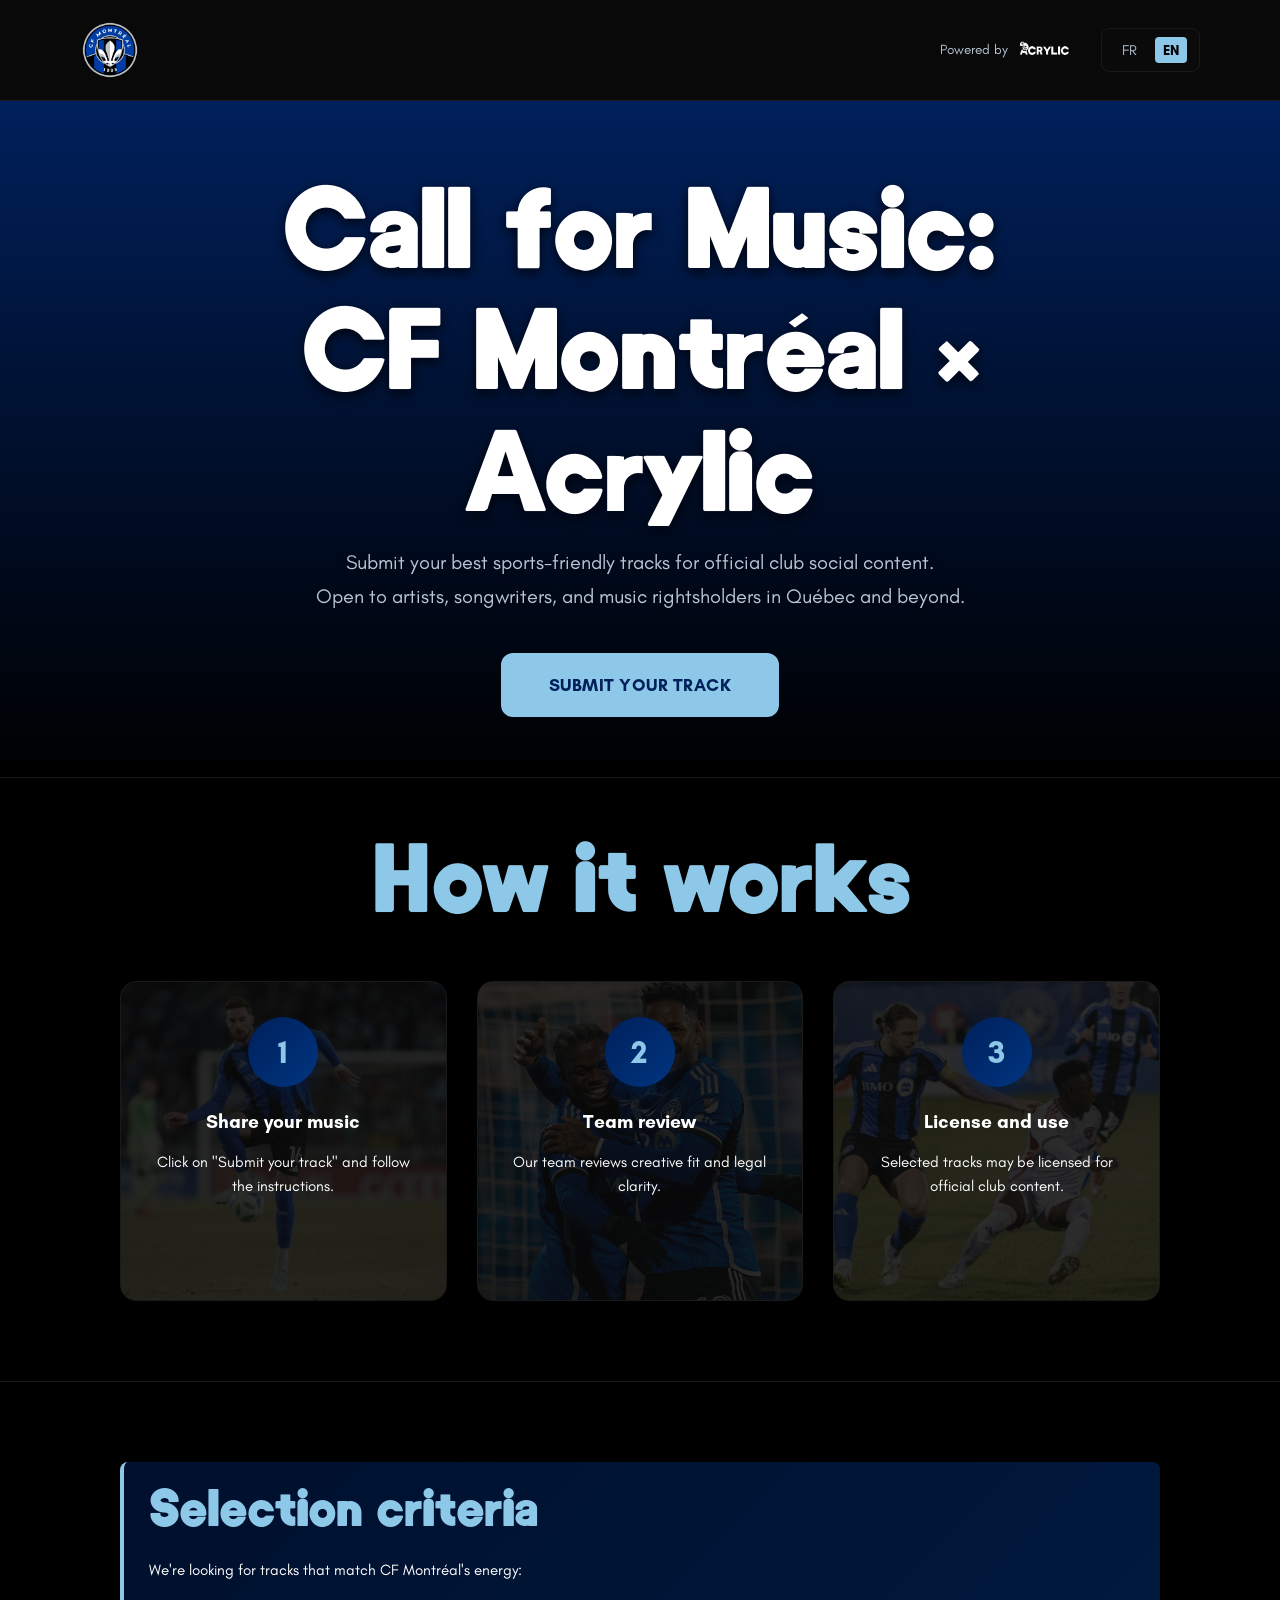
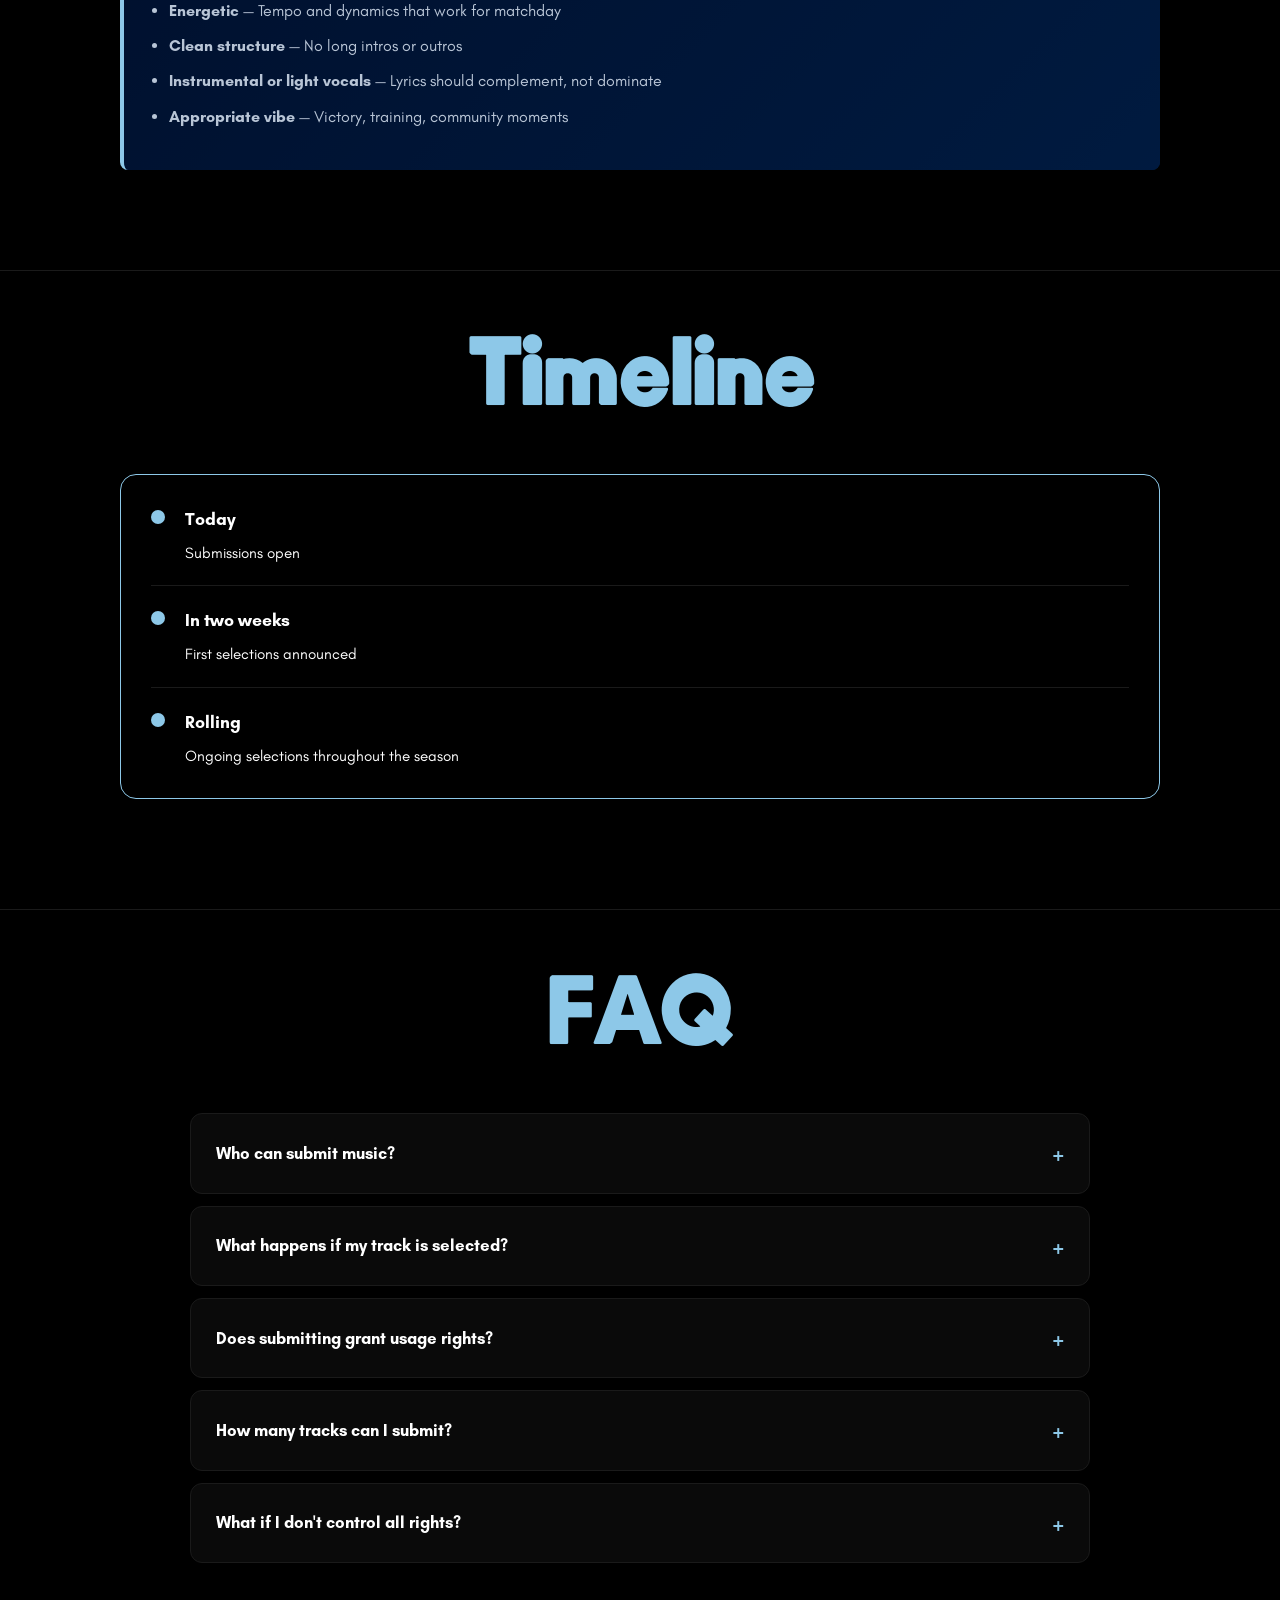
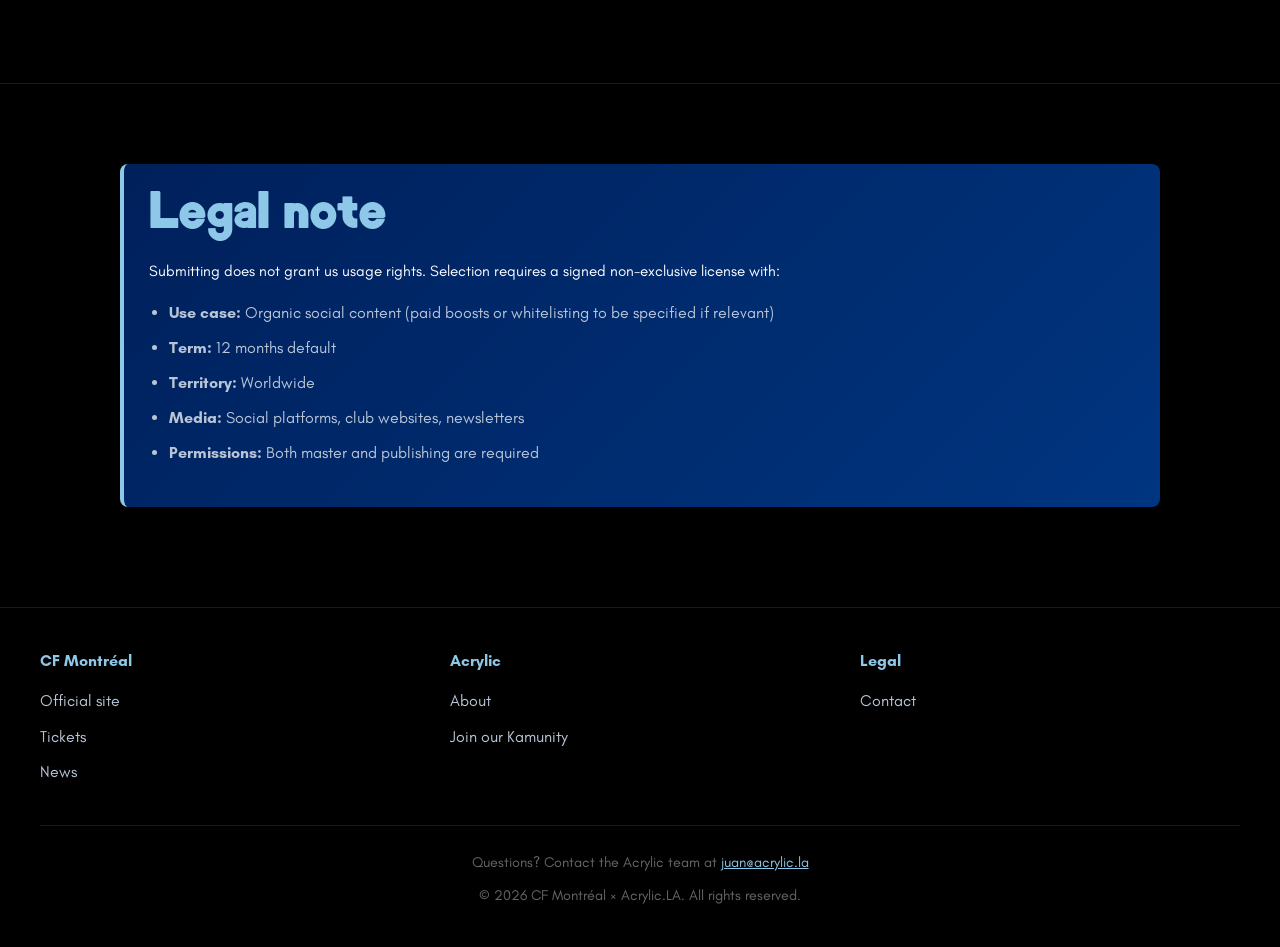
==== cfmontreal.acrylic.la.html @ 1e8833ab "Se crea proyecto de Montréal x Acrylic" ====
<!DOCTYPE html> 
<!-- SUGGESTED URL cfmontreal.acrylic.la -->
<html lang="en">
<head>
<meta charset="UTF-8">
<title>Call for Music: CF Montréal × Acrylic</title>
<meta name="viewport" content="width=device-width, initial-scale=1.0">

<style>

/* ================= FONTS ================= */

@font-face {
  font-family: 'Acrylic';
  src: url('./Acrylic-Regular.otf') format('truetype');
}

@font-face {
  font-family: 'Glacial Indifference';
  src: url('./GlacialIndifference-Regular.otf') format('truetype');
  font-weight: normal;
}

@font-face {
  font-family: 'Glacial Indifference';
  src: url('./GlacialIndifference-Bold.otf') format('truetype');
  font-weight: bold;
}

/* ================= THEME - CF MONTRÉAL ================= */

:root {
  --bg: #000000;
  --panel: #0a0a0a;
  --border: #1a1a1a;
  --text: #ffffff;
  --muted: #b8c5d6;
  --cfm-blue: #00205B;
  --cfm-light-blue: #8DC8E8;
  --accent: #8DC8E8;
  --accent-dark: #00205B;
  --accent-secondary: #FF6B35;  
}

.urgency-note .dot-indicator {
  background: var(--accent-secondary);
}

.trust-badge .badge-icon {
 .eligibility-card {
  padding: 10px 20px;  /* REDUCE - más compacto */
  margin-bottom: 20px;  /* REDUCE */
  font-size: 0.85rem;  /* REDUCE de 0.9rem */
  backdrop-filter: blur(10px);
  background: rgba(0, 32, 91, 0.3);
  border: 1px solid rgba(141, 200, 232, 0.2);
}
  color: var(--accent-secondary);
}

/* ================= BASE ================= */

* {
  box-sizing: border-box;
  margin: 0;
  padding: 0;
}

html {
  scroll-behavior: smooth;
  scroll-padding-top: 100px;
}

body {
  margin: 0;
  font-family: 'Glacial Indifference', system-ui, -apple-system, sans-serif;
  font-size: 1rem;
  background: var(--bg);
  color: var(--text);
  line-height: 1.6;
  overflow-x: hidden; /* AGREGA - previene scroll horizontal */
}


.title-font {
  font-family: 'Acrylic', system-ui, sans-serif;
  line-height: 2.3;
  -webkit-text-stroke: 0; 
  text-stroke: 0;  
  text-shadow: none; 
  -webkit-font-smoothing: antialiased; 
  -moz-osx-font-smoothing: grayscale;  
}

.container {
  max-width: 1100px;
  margin: auto;
  padding: 0 30px;
}

/* ================= HEADER ================= */

.header {
  position: sticky;  /* AGREGA */
  top: 0;  /* AGREGA */
  z-index: 1000;  /* AGREGA */
  background: rgba(10, 10, 10, 0.95);  
  backdrop-filter: blur(10px);  
  border-bottom: 1px solid var(--border);
  padding: 20px 0;
}

.header-content {
  display: flex;
  justify-content: space-between;
  align-items: center;
  max-width: 1200px;
  margin: 0 auto;
  padding: 0 40px;
}

.header-logo {
  height: 60px;
}

.powered-by {
  display: flex;
  align-items: center;
  gap: 10px;
  color: var(--muted);
  font-size: 0.85rem;
}

.powered-by img {
  height: 30px;
}

/* ================= LANGUAGE TOGGLE ================= */

.lang-toggle {
  display: flex;
  gap: 10px;
  background: var(--panel);
  padding: 8px 12px;
  border-radius: 8px;
  border: 1px solid var(--border);
}

.lang-toggle button {
  background: none;
  border: none;
  color: var(--muted);
  font-size: 0.9rem;
  cursor: pointer;
  padding: 4px 8px;
  border-radius: 4px;
  transition: all 0.2s;
  font-family: inherit;
}

.lang-toggle button.active {
  background: var(--accent);
  color: var(--bg);
  font-weight: bold;
}

.lang-toggle button:hover:not(.active) {
  color: var(--text);
}

/* ================= HERO ================= */

.hero {
  text-align: center;
  padding: 80px 20px 60px;
  background: linear-gradient(180deg, var(--cfm-blue) 0%, var(--bg) 100%);
  position: relative; 
  overflow: hidden;  
  min-height: 55vh;
  display: flex;
  align-items: center;
}

.hero-background-video {
  position: absolute;
  top: 50%;
  left: 50%;
  min-width: 100%;
  min-height: 100%;
  width: auto;
  height: auto;
  transform: translate(-50%, -50%);
  object-fit: cover;
  opacity: 0.5; 
  z-index: 0;
}

.hero-overlay {
  background: linear-gradient(
    180deg,
    rgba(0, 32, 91, 0.75) 0%,
    rgba(0, 32, 91, 0.85) 50%,
    rgba(0, 0, 0, 0.9) 100%
  );  /* Más oscuro en el centro donde está el texto */
  z-index: 1;
}

.hero .subheadline {
  color: rgba(255, 255, 255, 0.85);
}

.hero .container {
  position: relative;
  z-index: 2;
  opacity: 0;
  transform: translateY(30px);
  transition: all 1s cubic-bezier(0.4, 0, 0.2, 1);  
}

.hero h1 {
  font-size: clamp(1rem, 4.8vw, 3.3rem);
  text-shadow: 0 4px 12px rgba(0, 0, 0, 0.8),
               0 2px 4px rgba(0, 32, 91, 0.5);
  animation: fadeInUp 0.8s ease 0.3s backwards;
}


.hero h2 {
  font-size: clamp(2.2rem, 6vw, 4.5rem);
  font-weight: 900;
  letter-spacing: -0.03em; 
}

.hero p {
  color: var(--muted);
  font-size: clamp(1rem, 2vw, 1.25rem);
  max-width: 700px;
  margin: 0 auto 40px;
  line-height: 1.7;
  text-shadow: 0 2px 8px rgba(0, 0, 0, 0.7);
  animation: fadeInUp 0.8s ease 0.5s backwards;
}

.italic-text {
  font-style: italic;
  opacity: 0.9; 
}

.hero .cta-primary {
  display: inline-block;
  padding: 18px 48px;
  background: var(--cfm-light-blue);
  color: var(--cfm-blue);
  border-radius: 12px;
  text-decoration: none;
  font-weight: 700;
  font-size: 1.1rem;
  transition: all 0.3s ease;
  text-transform: uppercase;
  letter-spacing: 0.5px;
  animation: fadeInUp 0.8s ease 0.9s backwards;
}

.hero .cta-primary:hover {
  background: #b0d9f1;
  transform: translateY(-3px);
  box-shadow: 0 10px 30px rgba(141, 200, 232, 0.3);
}

.eligibility {
  margin-top: 30px;
  color: var(--accent);
  font-size: 0.95rem;
  font-weight: 500;
}

.social-proof-section {
  padding: 60px 0 30px;
  border-top: none;
}

.social-proof-stats {
  display: grid;
  grid-template-columns: repeat(3, 1fr);
  gap: 30px;
  max-width: 800px;
  margin: 0 auto;
  text-align: center;
  animation: fadeInUp 0.8s ease 1.3s backwards; 
}

.stat {
  display: flex;
  flex-direction: column;
  gap: 8px;
}

.stat-number {
  display: block;
  font-size: clamp(2rem, 4vw, 3rem);
  font-weight: 900;
  color: var(--cfm-light-blue);
  font-family: 'Acrylic', sans-serif;
  line-height: 1;
}

.stat-label {
  font-size: 0.85rem;
  color: var(--muted);
  text-transform: uppercase;
  letter-spacing: 1px;
  font-weight: 500;
}

/* Responsive para stats */
@media (max-width: 768px) {
  .container: {
    padding: 0 20 px;}
  .social-proof-stats {
    grid-template-columns: 1fr;
    gap: 30px;
  }
}

.urgency-note {
  display: flex;
  align-items: center;
  justify-content: center;
  gap: 10px;
  margin-top: 25px;
  font-size: 0.95rem;
  color: var(--cfm-light-blue);
  font-weight: 500;
}

.dot-indicator {
  width: 8px;
  height: 8px;
  background: var(--cfm-light-blue);
  border-radius: 50%;
  animation: pulse 2s infinite;
}

@keyframes pulse {
  0%, 100% { 
    opacity: 1;
    transform: scale(1);
  }
  50% { 
    opacity: 0.5;
    transform: scale(0.9);
  }
}

/* ================= CONTENT SECTIONS ================= */


.section {
  padding: 60px 0;
  margin-bottom: 20px;
  border-top: 1px solid var(--border);
  opacity: 10; 
  transform: translateY(30px);  
  transition: all 0.3s cubic-bezier(0.4, 0, 0.2, 1); 
  position: relative; 
}

.section.visible {  
  opacity: 1;
  transform: translateY(0);

}

.section h2 {
  font-size: clamp(1.8rem, 4vw, 2.8em);
  margin-bottom: 40px;
  text-align: center;
  color: var(--accent);
  opacity: 0;  
  transform: translateY(20px); 
  transition: all 0.2s ease 0.1s;  /* AGREGA - delay de 0.2s */
}

.section.visible h2 { 
  opacity: 1;
  transform: translateY(0);
}


.section h3 {
  font-size: 1.5rem;
  margin: 30px 0 15px;
  color: var(--text);
}

.section p {
  font-size: 0.95rem;
  line-height: 1.6;  
  margin-bottom: 15px;
}

.section::after {
  content: '';
  position: absolute;
  bottom: 0;
  left: 50%;
  transform: translateX(-50%);
  width: 0%;
  height: 10px;
  background: linear-gradient(
    90deg,
    transparent 50%,
    var(--cfm-light-blue) 20%,
    var(--cfm-light-blue) 80%,
    transparent 100%
  );
  opacity: 1;
}


/* ================= HOW IT WORKS ================= */

.steps {
  display: grid;
  grid-template-columns: repeat(auto-fit, minmax(280px, 1fr));
  gap: 40px 30px;
  margin-top: 40px;
}

/* ================= REVEAL ANIMATIONS ================= */

@keyframes revealUp {
  from {
    opacity: 0;
    transform: translateY(50px);
  }
  to {
    opacity: 1;
    transform: translateY(0);
  }
}

@keyframes revealScale {
  from {
    opacity: 0;
    transform: scale(0.9);
  }
  to {
    opacity: 1;
    transform: scale(1);
  }
}

@keyframes slideInLeft {
  from {
    opacity: 0;
    transform: translateX(-50px);
  }
  to {
    opacity: 1;
    transform: translateX(0);
  }
}

@keyframes slideInRight {
  from {
    opacity: 0;
    transform: translateX(50px);
  }
  to {
    opacity: 1;
    transform: translateX(0);
  }
}

/* Clases para trigger de animaciones */
.reveal {
  opacity: 0;
}

.reveal.active {
  animation: revealUp 0.8s ease forwards;
}

.reveal-scale {
  opacity: 0;
}

.reveal-scale.active {
  animation: revealScale 0.6s ease forwards;
}


@keyframes fadeInUp {
  from {
    opacity: 0;
    transform: translateY(30px);
  }
  to {
    opacity: 1;
    transform: translateY(0);
  }
}

.step {
  background: var(--panel);
  border: 1px solid var(--border);
  padding: 35px 30px; 
  border-radius: 16px;
  text-align: center;
  transition: all 0.3s cubic-bezier(0.4, 0, 0.2, 1);
  position: relative;
  overflow: hidden;
  min-height: 320px;
  opacity: 0;
  animation: fadeInUp 0.5s ease forwards;
  display: flex;
  flex-direction: column;
  transition: all 0.5s cubic-bezier(0.4, 0, 0.2, 1);  /* CAMBIA de 0.4s a 0.5s */
  cursor: pointer;  /* AGREGA */
}

/* Delay para cada card */
.step:nth-child(1) {
  animation-delay: 0.2s;
}

.step:nth-child(2) {
  animation-delay: 0.2s;
}

.step:nth-child(3) {
  animation-delay: 0.4s;
}

.step::before {
  content: '';
  position: absolute;
  top: 0;
  left: 0;
  width: 100%;
  height: 100%;
  background-size: cover;
  background-position: center;
  opacity: 0.15;
  z-index: 0;
}

.step > * {
  position: relative;
  z-index: 1;
}

.step:nth-child(1)::before {
  background-image: url('./img/step-1.jpg');
}

.step:nth-child(2)::before {
  background-image: url('./img/step-2.jpg');
}

.step:nth-child(3)::before {
  background-image: url('./img/step-3.jpg');
}

.step:hover {
  transform: translateY(-12px) scale(1.03);
  box-shadow: 0 25px 50px rgba(141, 200, 232, 0.2);
  border-color: var(--cfm-light-blue);
}

.step-number {
  width: 70px;
  height: 70px;
  background: linear-gradient(135deg, var(--cfm-blue) 0%, #003580 100%);
  color: var(--accent);
  border-radius: 50%;
  display: flex;
  transition: all 0.3s ease;
  align-items: center;
  justify-content: center;
  font-size: 2rem;
  font-weight: 700;
  margin: 0 auto 20px;
  box-shadow: 0 8px 16px rgba(0, 32, 91, 0.4);
}

.step h3 {
  font-size: 1.2rem;
  margin: 0 0 12px;
  color: var(--text);
}

.step p {
  font-size: 0.95rem;
  margin: 0;
  line-height: 1.6;
}

/* ================= INFO BLOCKS ================= */

.info-block {
  background: linear-gradient(135deg, #00205B 0%, #003580 100%);  ;
  border-left: 4px solid var(--accent);
  padding: 25px;
  border-radius: 8px;
  margin: 20px 0;
  position: relative;  /* AGREGA */
  overflow: hidden;  /* AGREGA */
}

.info-block::before {
  content: '';
  position: absolute;
  top: 0;
  left: 0;
  width: 100%;
  height: 100%;
  background-image: url('./img/mfc1.mp4');  
  background-size: cover;
  background-position: center;
  opacity: 0.8;
  z-index: 0;
}

.info-block > * {
  position: relative;
  z-index: 1;
}

.info-block h3 {
  margin-top: 0;
  color: var(--accent);
}

.info-block ul {
  margin: 15px 0;
  padding-left: 20px;
  color: var(--muted);
}

.info-block li {
  margin: 8px 0;
  line-height: 1.7;
}

.info-block-video {
  position: absolute;
  top: 50%;
  left: 50%;
  min-width: 100%;
  min-height: 100%;
  width: auto;
  height: auto;
  transform: translate(-50%, -50%);
  object-fit: cover;
  opacity: 0.5;
  z-index: 0;
}

.info-block-overlay {
  position: absolute;
  top: 0;
  left: 0;
  width: 100%;
  height: 100%;
  background: rgba(0, 0, 0, 0.5);
  z-index: 1;
}

/* ================= TIMELINE ================= */

.timeline {
  background: var(--color); 
  border: 1px solid var(--cfm-light-blue);  
  padding: 30px;
  border-radius: 16px;
  margin: 30px 0;
}

.timeline-item {
  display: flex;
  gap: 20px;
  margin-bottom: 20px;
  padding-bottom: 20px;
  border-bottom: 1px solid var(--border);
  transform: translateX(-30px);
  transition: all 0.4s ease; 
}

.timeline.visible .timeline-item:nth-child(1) {
  animation: slideInLeft 0.6s ease 0.2s forwards;
}

.timeline.visible .timeline-item:nth-child(2) {
  animation: slideInLeft 0.6s ease 0.4s forwards;
}

.timeline.visible .timeline-item:nth-child(3) {
  animation: slideInLeft 0.6s ease 0.6s forwards;
}

.timeline-item:last-child {
  border-bottom: none;
  margin-bottom: 0;
  padding-bottom: 0;
}

.timeline-dot {
  width: 14px;
  height: 14px;
  background: var(--accent);
  border-radius: 50%;
  margin-top: 5px;
  flex-shrink: 0;
}

.timeline-content h4 {
  color: var(--text);
  margin: 0 0 8px;
  font-size: 1.1rem;
}

.timeline-content p {
  margin: 0;
  font-size: 0.95rem;
}

/* ================= FAQ ================= */

.faq {
  max-width: 900px;
  margin: 40px auto;
}

.faq-item {
  background: var(--panel);
  border: 1px solid var(--border);
  padding: 20px 25px;
  border-radius: 12px;
  margin-bottom: 12px;
  cursor: pointer;
  transition: all 0.2s cubic-bezier(0.2, 0, 0.2, 1);  
  transform: translateX(0); 
}

.faq-item:hover {
  border-color: var(--accent);
    border-color: var(--accent);
  transform: translateX(8px); 
  background: rgba(141, 200, 232, 0.05);  
}

.faq-question {
  display: flex;
  justify-content: space-between;
  align-items: center;
  font-weight: 600;
  color: var(--text);
  font-size: 1.05rem;
}

.faq-toggle {
  color: var(--accent);
  font-size: 1.5rem;
  transition: transform 0.3s;
}


.faq-answer {
  max-height: 0;
  overflow: hidden;
  transition: max-height 0.3s cubic-bezier(0.2, 0, 0.1, 1), 
              opacity 0.2s ease,  /* AGREGA */
              padding-top 0.2s ease;  /* AGREGA */
  color: var(--muted);
  padding-top: 0;
  opacity: 0;  /* AGREGA */
}

.faq-item.active .faq-answer {
  max-height: 500px;
  padding-top: 15px;
  opacity: 1;  /* AGREGA */
}

/* ================= FORM ================= */

.form-section {
  background: var(--panel);
  border: 1px solid var(--border);
  border-radius: 20px;
  padding: 60px 50px;
  max-width: 900px;
  margin: 60px auto;
}

.form-section h2 {
  text-align: left;
  margin-bottom: 30px;
}

.form-group {
  margin-bottom: 28px;
}

.form-group label {
  display: block;
  color: var(--text);
  font-weight: 500;
  margin-bottom: 10px;
  font-size: 0.95rem;
}

.form-group label .required {
  color: #ff4444;
  margin-left: 4px;
}

.form-group input[type="text"],
.form-group input[type="email"],
.form-group input[type="url"],
.form-group input[type="number"],
.form-group input[type="file"],
.form-group textarea,
.form-group select {
  width: 100%;
  padding: 14px 16px;
  border-radius: 10px;
  border: 1px solid var(--border);
  background: #000000;
  color: var(--text);
  font-family: inherit;
  font-size: 1rem;
  transition: all 0.2s ease;
}

.form-group input:focus,
.form-group textarea:focus,
.form-group select:focus {
  outline: none;
  border-color: var(--accent);
  background: #0a0a0a;
}

.form-group textarea {
  min-height: 100px;
  resize: vertical;
}

.form-group small {
  display: block;
  color: var(--muted);
  font-size: 0.85rem;
  margin-top: 6px;
}

.radio-group,
.checkbox-group {
  display: flex;
  flex-direction: column;
  gap: 12px;
  margin-top: 10px;
}

.radio-option,
.checkbox-option {
  display: flex;
  align-items: center;
  gap: 10px;
}

.radio-option input[type="radio"],
.checkbox-option input[type="checkbox"] {
  width: auto;
  accent-color: var(--accent);
}

.radio-option label,
.checkbox-option label {
  margin: 0;
  font-weight: normal;
  cursor: pointer;
}

.form-row {
  display: grid;
  grid-template-columns: 1fr 1fr;
  gap: 20px;
}

.divider {
  border-top: 2px solid var(--border);
  margin: 40px 0;
  position: relative;
}

.divider-label {
  position: absolute;
  top: -12px;
  left: 50%;
  transform: translateX(-50%);
  background: var(--panel);
  padding: 0 15px;
  color: var(--accent);
  font-weight: 600;
  font-size: 0.9rem;
  text-transform: uppercase;
  letter-spacing: 1px;
}

.submit-btn {
  width: 100%;
  min-height: 50px;
  padding: 16px 44 px;
  border-radius: 8px;
  border: none;
  background: var(--cfm-light-blue);
  color: var(--cfm-blue);
  font-weight: 700;
  font-size: 1rem;
  cursor: pointer;
  text-transform: uppercase;
  letter-spacing: 0.5px;
  margin-top: 20px;
}

.submit-btn:hover {
  background: #b0d9f1;
  transform: translateY(-2px);
  box-shadow: 0 8px 24px rgba(141, 200, 232, 0.4);

  .cta-primary:focus {
  outline: 3px solid var(--cfm-light-blue);
  outline-offset: 3px;
}
}

.error-message {
  color: #ff4444;
  font-size: 0.85rem;
  margin-top: 6px;
  display: none;
}

/* ================= FOOTER ================= */

footer {
  border-top: 1px solid var(--border);
  padding: 40px 40px;
  background: var(--bg);
}

.footer-content {
  max-width: 1200px;
  margin: 0 auto;
  display: grid;
  grid-template-columns: repeat(auto-fit, minmax(200px, 1fr));
  gap: 30px;
}

.footer-section h4 {
  color: var(--accent);
  margin-bottom: 15px;
  font-size: 1rem;
}

.footer-section ul {
  list-style: none;
  padding: 0;
}

.footer-section ul li {
  margin-bottom: 10px;
}

.footer-section a {
  color: var(--muted);
  text-decoration: none;
  transition: color 0.2s;
}

.footer-section a:hover {
  color: var(--accent);
}

.footer-bottom {
  text-align: center;
  margin-top: 30px;
  padding-top: 25px;
  border-top: 1px solid var(--border);
  color: #666;
  font-size: 0.9rem;
}


/* ================= RESPONSIVE ================= */

@media (max-width: 768px) {
  .container {
    padding: 0 20px;
  }
  
  .header-content {
    padding: 0 20px;
  }
  
  .form-section {
    padding: 40px 25px;
  }
  
  .form-row {
    grid-template-columns: 1fr;
  }
  
  .lang-toggle {
    right: 20px;
  }
  
  .footer-content {
    grid-template-columns: 1fr;
  }
}

/* ================= LANGUAGE SWITCHING ================= */

.lang-fr {
  display: none;
}

.lang-en {
  display: block;
}

body.french .lang-fr {
  display: block;
}

body.french .lang-en {
  display: none;
}

</style>
</head>

<body>

<!-- ================= HEADER ================= -->

<header class="header">
  <div class="header-content">
    <img src="./img/montreal_logo.png" alt="CF Montréal" class="header-logo">
    <div style="display: flex; align-items: center; gap: 30px;">
      <div class="powered-by">
        <span>Powered by</span>
        <img src="./img/whitec_logo.png" alt="Acrylic">
      </div>
      <div class="lang-toggle">
        <button onclick="switchLang('fr')">FR</button>
        <button class="active" onclick="switchLang('en')">EN</button>
      </div>
    </div>
  </div>
</header>

<!-- ================= HERO ================= -->

<section class="hero">
  
  <video autoplay loop muted playsinline class="hero-background-video">
    <source src="./img/mfc2.mp4" type="video/mp4">
  </video>
  <div class="hero-overlay"></div>

  
  <div class="container">

    
    <!-- French -->
    <div class="lang-fr">
      <h1 class="title-font">Appel à la musique : <br> CF Montréal × Acrylic</h1>
      <p>
        Soumettez vos meilleures pistes adaptées au sport pour le contenu social officiel du club. <br> Ouvert aux artistes, auteurs-compositeurs et détenteurs de droits musicaux au Québec et au-delà.
      </p>
      <a href="https://s.disco.ac/zfpzmzpywrra" class="cta-primary">Soumettre votre piste</a>
    </div>
    
    <!-- English -->
    <div class="lang-en">
      <h1 class="title-font">Call for Music:<br>CF Montréal × Acrylic </h1>
      <p>
        Submit your best sports-friendly tracks for official club social content.
        <br>Open to artists, songwriters, and music rightsholders in Québec and beyond.
      </p>
  
      <a href="https://s.disco.ac/zfpzmzpywrra" class="cta-primary">Submit your track</a>
    </div>
    
  </div>
</section>


<!-- ================= HOW IT WORKS ================= -->

<section class="section">
  <div class="container">
    
    <!-- French -->
    <div class="lang-fr">
      <h2 class="title-font">Comment ça fonctionne</h2>
      <div class="steps">
        <div class="step">
          <div class="step-number">1</div>
          <h3>Partagez votre musique</h3>
          <p>Cliquez sur "Soumettre votre morceau" et suivez les instructions.</p>
        </div>
        <div class="step">
          <div class="step-number">2</div>
          <h3>Examen de l'équipe</h3>
          <p>Notre équipe évalue l'adéquation créative et la clarté juridique.</p>
        </div>
        <div class="step">
          <div class="step-number">3</div>
          <h3>Licence et utilisation</h3>
          <p>Les pistes sélectionnées peuvent être licenciées pour le contenu officiel du club.</p>
        </div>
      </div>
    </div>
    
    <!-- English -->
    <div class="lang-en">
      <h2 class="title-font">How it works</h2>
      <div class="steps">
        <div class="step">
          <div class="step-number">1</div>
          <h3>Share your music</h3>
          <p>Click on "Submit your track" and follow the instructions.</p>
        </div>
        <div class="step">
          <div class="step-number">2</div>
          <h3>Team review</h3>
          <p>Our team reviews creative fit and legal clarity.</p>
        </div>
        <div class="step">
          <div class="step-number">3</div>
          <h3>License and use</h3>
          <p>Selected tracks may be licensed for official club content.</p>
        </div>
      </div>
    </div>
    
  </div>
</section>

<!-- ================= SELECTION CRITERIA ================= -->

<section class="section">
  <div class="container">
    
    <!-- French -->
    <div class="lang-fr">
      <div class="info-block">
        <video autoplay loop muted playsinline class="info-block-video">
          <source src="./img/mfc1.mp4" type="video/mp4">
        </video>
      <div class="info-block-overlay"></div>
      <h3 class="title-font">Selection criteria</h3>
        <h3 class="title-font">Critères de sélection</h3>
        <p>Nous recherchons des pistes qui correspondent à l'énergie du CF Montréal :</p>
        <ul>
          <li><strong>Énergique</strong> — Rythme et dynamique qui fonctionnent pour le jour du match</li>
          <li><strong>Structure claire</strong> — Pas de longs intros ou outros</li>
          <li><strong>Instrumental ou voix légères</strong> — Les paroles doivent compléter, pas dominer</li>
          <li><strong>Ambiance appropriée</strong> — Victoire, entraînement, moments communautaires</li>
        </ul>
      </div>
    </div>
    
    <!-- English -->
    <div class="lang-en">
        <div class="info-block">
        <video autoplay loop muted playsinline class="info-block-video">
          <source src="./img/mfc1.mp4" type="video/mp4">
        </video>
      <div class="info-block-overlay"></div>
        <h3 class="title-font">Selection criteria</h3>
        <p>We're looking for tracks that match CF Montréal's energy:</p>
        <ul>
          <li><strong>Energetic</strong> — Tempo and dynamics that work for matchday</li>
          <li><strong>Clean structure</strong> — No long intros or outros</li>
          <li><strong>Instrumental or light vocals</strong> — Lyrics should complement, not dominate</li>
          <li><strong>Appropriate vibe</strong> — Victory, training, community moments</li>
        </ul>
      </div>
    </div>
    
  </div>
</section>

<!-- ================= TIMELINE ================= -->

<section class="section">
  <div class="container">
    
    <!-- French -->
    <div class="lang-fr">
      <h2 class="title-font">Calendrier</h2>
      <div class="timeline">
        <div class="timeline-item">
          <div class="timeline-dot"></div>
          <div class="timeline-content">
            <h4>Aujourd'hui</h4>
            <p>Les soumissions sont ouvertes</p>
          </div>
        </div>
        <div class="timeline-item">
          <div class="timeline-dot"></div>
          <div class="timeline-content">
            <h4>Dans deux semaines</h4>
            <p>Premières sélections annoncées</p>
          </div>
        </div>
        <div class="timeline-item">
          <div class="timeline-dot"></div>
          <div class="timeline-content">
            <h4>En continu</h4>
            <p>Sélections continues pour la saison</p>
          </div>
        </div>
      </div>
    </div>
    
    <!-- English -->
    <div class="lang-en">
      <h2 class="title-font">Timeline</h2>
      <div class="timeline">
        <div class="timeline-item">
          <div class="timeline-dot"></div>
          <div class="timeline-content">
            <h4>Today</h4>
            <p>Submissions open</p>
          </div>
        </div>
        <div class="timeline-item">
          <div class="timeline-dot"></div>
          <div class="timeline-content">
            <h4>In two weeks</h4>
            <p>First selections announced</p>
          </div>
        </div>
        <div class="timeline-item">
          <div class="timeline-dot"></div>
          <div class="timeline-content">
            <h4>Rolling</h4>
            <p>Ongoing selections throughout the season</p>
          </div>
        </div>
      </div>
    </div>
    
  </div>
</section>

<!-- ================= FAQ ================= -->

<section class="section">
  <div class="container">
    
    <!-- French -->
    <div class="lang-fr">
      <h2 class="title-font">FAQ</h2>
      <div class="faq">
        
        <div class="faq-item" onclick="toggleFAQ(this)">
          <div class="faq-question">
            <span>Qui peut soumettre de la musique ?</span>
            <span class="faq-toggle">+</span>
          </div>
          <div class="faq-answer">
            <p>Tout artiste, auteur-compositeur ou détenteur de droits musicaux qui contrôle ou peut autoriser les droits d'enregistrement maître et d'édition.</p>
          </div>
        </div>
        
        <div class="faq-item" onclick="toggleFAQ(this)">
          <div class="faq-question">
            <span>Que se passe-t-il si ma piste est sélectionnée ?</span>
            <span class="faq-toggle">+</span>
          </div>
          <div class="faq-answer">
            <p>Vous recevrez un e-mail avec une offre de licence non exclusive. Vous examinerez les conditions (durée de 12 mois, territoire mondial, médias sociaux), signerez électroniquement et livrerez le fichier maître.</p>
          </div>
        </div>
        
        <div class="faq-item" onclick="toggleFAQ(this)">
          <div class="faq-question">
            <span>La soumission accorde-t-elle des droits d'utilisation ?</span>
            <span class="faq-toggle">+</span>
          </div>
          <div class="faq-answer">
            <p>Non. La soumission ne nous accorde aucun droit. La sélection nécessite une licence signée avec des conditions définies.</p>
          </div>
        </div>
        
        <div class="faq-item" onclick="toggleFAQ(this)">
          <div class="faq-question">
            <span>Combien de pistes puis-je soumettre ?</span>
            <span class="faq-toggle">+</span>
          </div>
          <div class="faq-answer">
            <p>Vous pouvez soumettre plusieurs pistes, mais veuillez vous concentrer sur vos meilleurs morceaux adaptés au sport.</p>
          </div>
        </div>
        
        <div class="faq-item" onclick="toggleFAQ(this)">
          <div class="faq-question">
            <span>Que faire si je ne contrôle pas tous les droits ?</span>
            <span class="faq-toggle">+</span>
          </div>
          <div class="faq-answer">
            <p>Indiquez qui détient l'enregistrement maître et/ou l'édition. Acrylic peut aider à contacter les détenteurs de droits si nécessaire.</p>
          </div>
        </div>
        
      </div>
    </div>
    
    <!-- English -->
    <div class="lang-en">
      <h2 class="title-font">FAQ</h2>
      <div class="faq">
        
        <div class="faq-item" onclick="toggleFAQ(this)">
          <div class="faq-question">
            <span>Who can submit music?</span>
            <span class="faq-toggle">+</span>
          </div>
          <div class="faq-answer">
            <p>Any artist, songwriter, or music rightsholder who controls or can authorize both master recording and publishing rights.</p>
          </div>
        </div>
        
        <div class="faq-item" onclick="toggleFAQ(this)">
          <div class="faq-question">
            <span>What happens if my track is selected?</span>
            <span class="faq-toggle">+</span>
          </div>
          <div class="faq-answer">
            <p>You'll receive an email with a non-exclusive license offer. You'll review the terms (12-month term, worldwide territory, social media), e-sign, and deliver the master file.</p>
          </div>
        </div>
        
        <div class="faq-item" onclick="toggleFAQ(this)">
          <div class="faq-question">
            <span>Does submitting grant usage rights?</span>
            <span class="faq-toggle">+</span>
          </div>
          <div class="faq-answer">
            <p>No. Submitting does not grant us any rights. Selection requires a signed license with defined terms.</p>
          </div>
        </div>
        
        <div class="faq-item" onclick="toggleFAQ(this)">
          <div class="faq-question">
            <span>How many tracks can I submit?</span>
            <span class="faq-toggle">+</span>
          </div>
          <div class="faq-answer">
            <p>You can submit multiple tracks, but please focus on your best sports-friendly material.</p>
          </div>
        </div>
        
        <div class="faq-item" onclick="toggleFAQ(this)">
          <div class="faq-question">
            <span>What if I don't control all rights?</span>
            <span class="faq-toggle">+</span>
          </div>
          <div class="faq-answer">
            <p>Indicate who holds the master recording and/or publishing. Acrylic can help contact rightsholders if needed.</p>
          </div>
        </div>
        
      </div>
    </div>
    
  </div>
</section>

<!-- ================= LEGAL NOTE ================= -->

<section class="section">
  <div class="container">
    
    <!-- French -->
    <div class="lang-fr">
      <div class="info-block">
        <h3 class="title-font">Note juridique</h3>
        <p>La soumission ne nous accorde pas de droit d'utilisation. La sélection nécessite une licence non exclusive signée avec :</p>
        <ul>
          <li><strong>Cas d'utilisation :</strong> Contenu social organique (les boosts payants ou le whitelisting seront précisés si pertinent)</li>
          <li><strong>Durée :</strong> 12 mois par défaut</li>
          <li><strong>Territoire :</strong> Mondial</li>
          <li><strong>Médias :</strong> Plateformes sociales, sites web du club, newsletters</li>
          <li><strong>Permissions :</strong> L'enregistrement maître et l'édition sont requis</li>
        </ul>
      </div>
    </div>
    
    <!-- English -->
    <div class="lang-en">
      <div class="info-block">
        <h3 class="title-font">Legal note</h3>
        <p>Submitting does not grant us usage rights. Selection requires a signed non-exclusive license with:</p>
        <ul>
          <li><strong>Use case:</strong> Organic social content (paid boosts or whitelisting to be specified if relevant)</li>
          <li><strong>Term:</strong> 12 months default</li>
          <li><strong>Territory:</strong> Worldwide</li>
          <li><strong>Media:</strong> Social platforms, club websites, newsletters</li>
          <li><strong>Permissions:</strong> Both master and publishing are required</li>
        </ul>
      </div>
    </div>
    
  </div>
</section>


<!-- ================= FOOTER ================= -->

<footer>
  <div class="footer-content">
    
    <div class="footer-section lang-fr">
      <h4>CF Montréal</h4>
      <ul>
        <li><a href="https://www.cfmontreal.com" target="_blank">Site officiel</a></li>
        <li><a href="https://www.cfmontreal.com/billetterie" target="_blank">Billets</a></li>
        <li><a href="https://www.cfmontreal.com/nouvelles" target="_blank">Nouvelles</a></li>
      </ul>
    </div>
    
    <div class="footer-section lang-en">
      <h4>CF Montréal</h4>
      <ul>
        <li><a href="https://www.cfmontreal.com" target="_blank">Official site</a></li>
        <li><a href="https://www.cfmontreal.com/tickets" target="_blank">Tickets</a></li>
        <li><a href="https://www.cfmontreal.com/news" target="_blank">News</a></li>
      </ul>
    </div>
    
    <div class="footer-section lang-fr">
      <h4>Acrylic</h4>
      <ul>
        <li><a href="https://app.acrylic.la" target="_blank">À propos</a></li>
        <li><a href="https://discord.com/invite/Wt953UMd" target="_blank">rejoignez notre kamunauté</a></li>
      </ul>
    </div>
    
    <div class="footer-section lang-en">
      <h4>Acrylic</h4>
      <ul>
        <li><a href="https://app.acrylic.la" target="_blank">About</a></li>
        <li><a href="https://discord.com/invite/Wt953UMd" target="_blank">Join our Kamunity</a></li>
      </ul>
    </div>
    
    <div class="footer-section lang-fr">
      <h4>Légal</h4>
      <ul>
        <li><a href="mailto:juan@acrylic.la">Contact</a></li>
      </ul>
    </div>
    
    <div class="footer-section lang-en">
      <h4>Legal</h4>
      <ul>
        <li><a href="mailto:juan@acrylic.la">Contact</a></li>
      </ul>
    </div>
    
  </div>
  
  <div class="footer-bottom lang-fr">
    <p>Questions? Contactez l'équipe Acrylic à <a href="mailto:juan@acrylic.la" style="color: var(--accent);">juan@acrylic.la</a></p>
    <p style="margin-top: 10px;">© 2026 CF Montréal × Acrylic.LA. Tous droits réservés.</p>
  </div>
  
  <div class="footer-bottom lang-en">
    <p>Questions? Contact the Acrylic team at <a href="mailto:juan@acrylic.la" style="color: var(--accent);">juan@acrylic.la</a></p>
    <p style="margin-top: 10px;">© 2026 CF Montréal × Acrylic.LA. All rights reserved.</p>
  </div>
  
</footer>

<script>

// ================= LANGUAGE SWITCHING =================

function switchLang(lang) {
  const body = document.body;
  const buttons = document.querySelectorAll('.lang-toggle button');
  
  if (lang === 'fr') {  // Cambia de 'en' a 'fr'
    body.classList.add('french');  // Cambia de 'english' a 'french'
    buttons[0].classList.add('active');  // Cambia de [1] a [0]
    buttons[1].classList.remove('active');  // Cambia de [0] a [1]
    document.documentElement.lang = 'fr';
  } else {
    body.classList.remove('french');  // Cambia de 'english' a 'french'
    buttons[1].classList.add('active');  // Cambia de [0] a [1]
    buttons[0].classList.remove('active');  // Cambia de [1] a [0]
    document.documentElement.lang = 'en';
  }
}

// ================= FAQ TOGGLE =================

function toggleFAQ(element) {
  const wasActive = element.classList.contains('active');
  
  // Close all FAQs
  document.querySelectorAll('.faq-item').forEach(item => {
    item.classList.remove('active');
  });
  
  // Open clicked FAQ if it wasn't active
  if (!wasActive) {
    element.classList.add('active');
  }
}

// ================= SMOOTH SCROLL =================

document.querySelectorAll('a[href^="#"]').forEach(anchor => {
  anchor.addEventListener('click', function (e) {
    e.preventDefault();
    const target = document.querySelector(this.getAttribute('href'));
    if (target) {
      target.scrollIntoView({
        behavior: 'smooth',
        block: 'start'
      });
    }
  });
});

const observerOptions = {
  threshold: 0.2,
  rootMargin: '0px 0px -100px 0px'
};

const observer = new IntersectionObserver((entries) => {
  entries.forEach(entry => {
    if (entry.isIntersecting) {
      entry.target.style.animationPlayState = 'running';
    }
  });
}, observerOptions);

// Observar las cards
document.addEventListener('DOMContentLoaded', () => {
  const steps = document.querySelectorAll('.step');
  steps.forEach(step => {
    step.style.animationPlayState = 'paused';
    observer.observe(step);
  });
});

window.addEventListener('scroll', () => {
  const scrolled = window.pageYOffset;
  const hero = document.querySelector('.hero-background-video');
  const heroOverlay = document.querySelector('.hero-overlay');
  
  if (hero && scrolled < 800) {
    hero.style.transform = `translate(-50%, calc(-50% + ${scrolled * 0.5}px))`;
    heroOverlay.style.opacity = Math.min(0.6 + (scrolled / 1000), 0.85);
  }
});

function revealOnScroll() {
  const sections = document.querySelectorAll('.section');
  const timelines = document.querySelectorAll('.timeline');
  const infoBlocks = document.querySelectorAll('.info-block');
  
  const revealOptions = {
    threshold: 0.15,
    rootMargin: '0px 0px -100px 0px'
  };
  
  const revealObserver = new IntersectionObserver((entries) => {
    entries.forEach(entry => {
      if (entry.isIntersecting) {
        entry.target.classList.add('visible');
      }
    });
  }, revealOptions);
  
  sections.forEach(section => revealObserver.observe(section));
  timelines.forEach(timeline => revealObserver.observe(timeline));
  infoBlocks.forEach(block => revealObserver.observe(block));
}

// ================= ANIMATED COUNTERS =================

function animateCounters() {
  const counters = document.querySelectorAll('.stat-number');
  
  const counterObserver = new IntersectionObserver((entries) => {
    entries.forEach(entry => {
      if (entry.isIntersecting && !entry.target.classList.contains('counted')) {
        entry.target.classList.add('counted');
        animateCounter(entry.target);
      }
    });
  }, { threshold: 0.5 });
  
  counters.forEach(counter => counterObserver.observe(counter));
}

function animateCounter(element) {
  const text = element.textContent;
  const number = parseInt(text.replace(/\D/g, ''));
  const suffix = text.replace(/[0-9]/g, '');
  const duration = 2000;
  const steps = 60;
  const increment = number / steps;
  let current = 0;
  
  const timer = setInterval(() => {
    current += increment;
    if (current >= number) {
      element.textContent = number + suffix;
      clearInterval(timer);
    } else {
      element.textContent = Math.floor(current) + suffix;
    }
  }, duration / steps);
}

// ================= SMOOTH CTA FOLLOW =================

document.querySelectorAll('.cta-primary').forEach(cta => {
  cta.addEventListener('mousemove', (e) => {
    const rect = cta.getBoundingClientRect();
    const x = e.clientX - rect.left - rect.width / 2;
    const y = e.clientY - rect.top - rect.height / 2;
    
    cta.style.transform = `translate(${x * 0.1}px, ${y * 0.1}px) translateY(-2px)`;
  });
  
  cta.addEventListener('mouseleave', () => {
    cta.style.transform = '';
  });
});

// ================= INITIALIZE ALL ANIMATIONS =================

document.addEventListener('DOMContentLoaded', () => {
  // Existing code...
  
  // Add new animations
  revealOnScroll();
  animateCounters();
  
  // Smooth reveal for hero content
  setTimeout(() => {
    document.querySelector('.hero .container').style.opacity = '1';
    document.querySelector('.hero .container').style.transform = 'translateY(0)';
  }, 300);
});



</script>

</body>
</html>
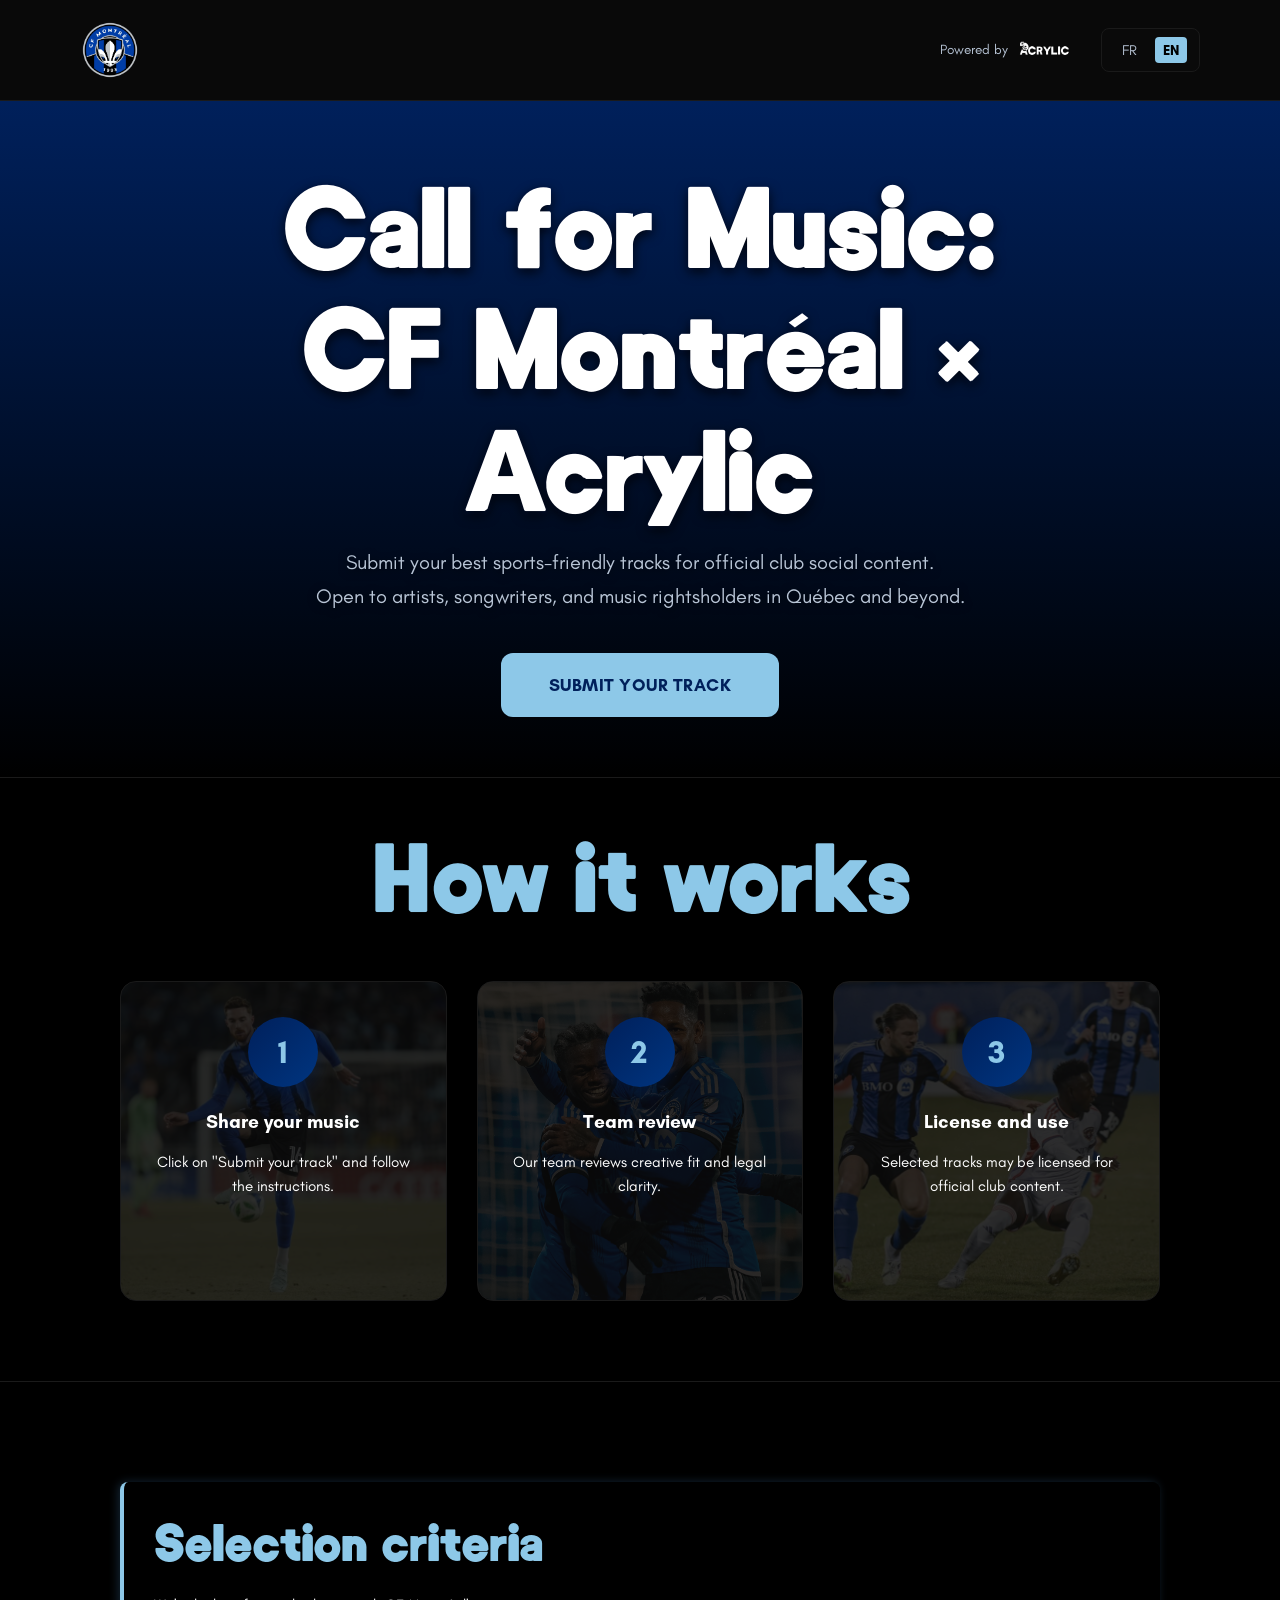
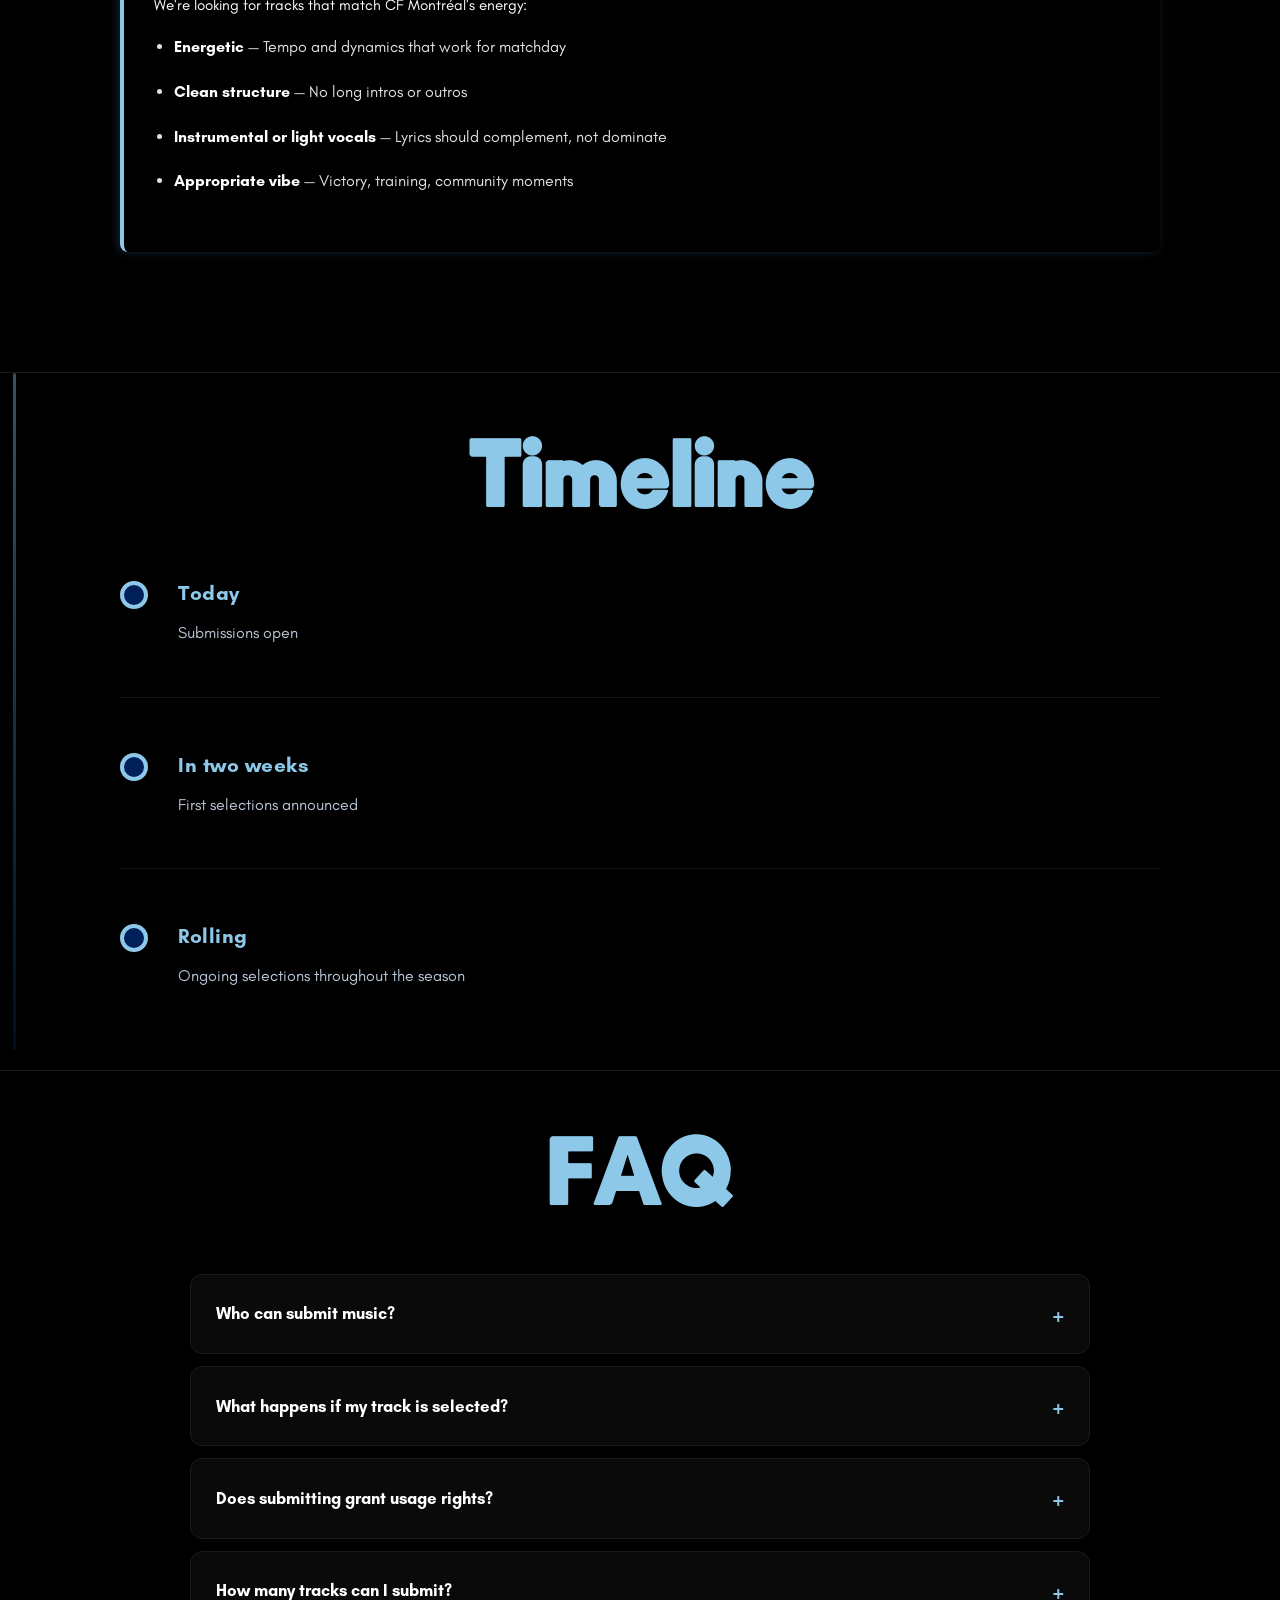
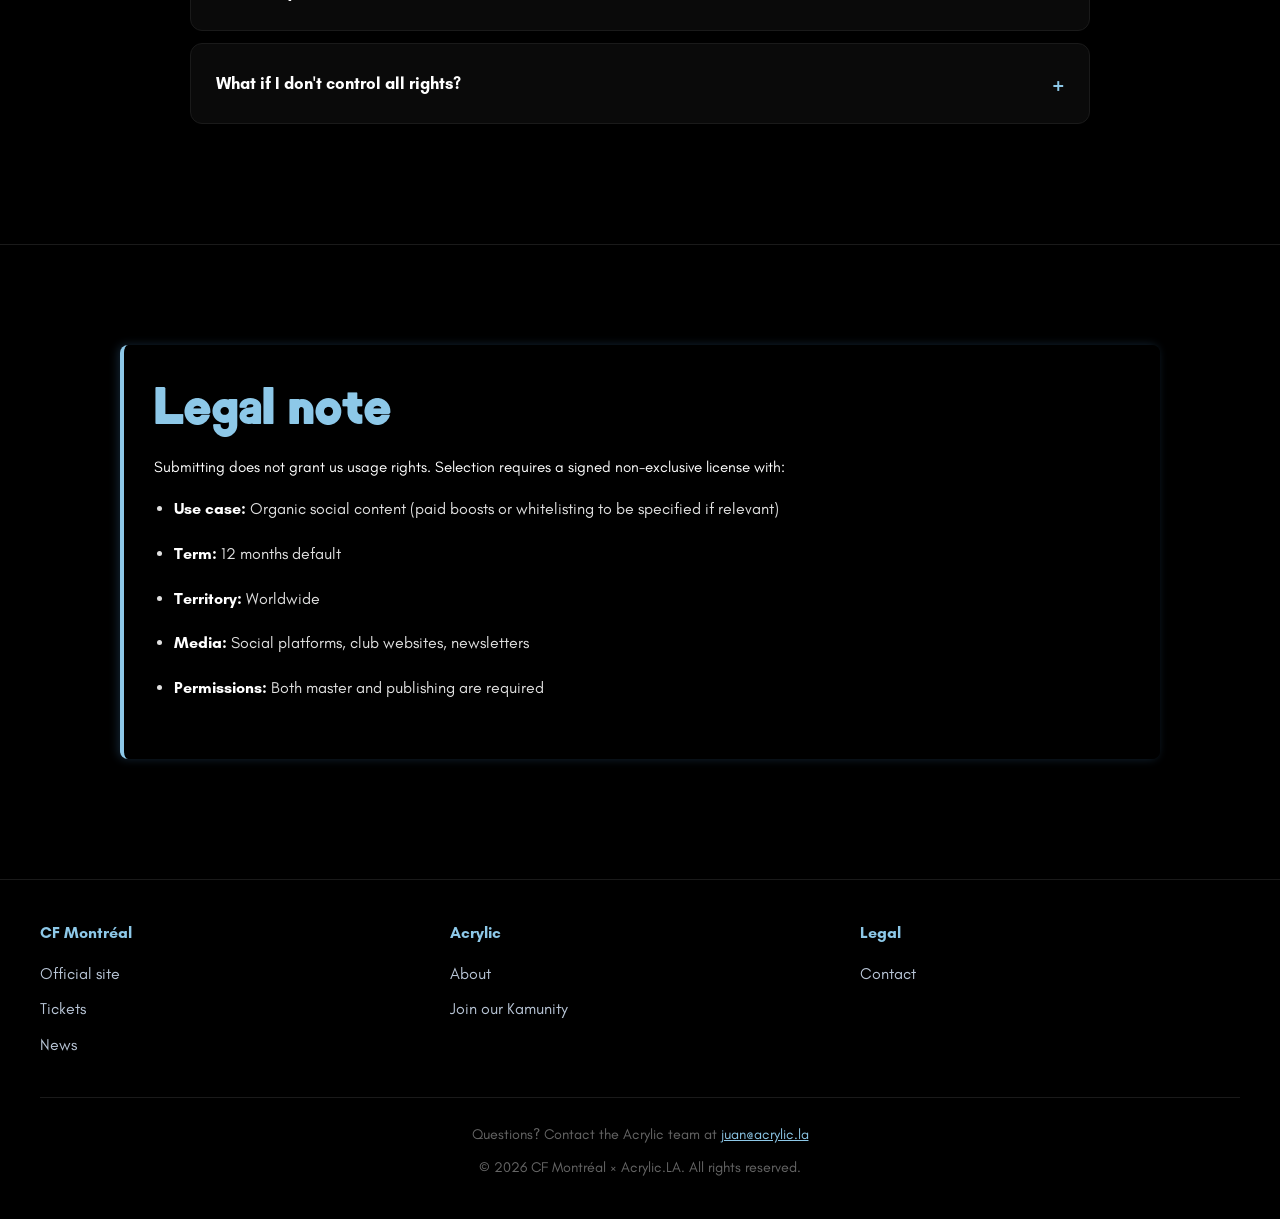
==== commit 1bbfec2c: "HTML Update" ====
--- a/cfmontreal.acrylic.la.html
+++ b/cfmontreal.acrylic.la.html
@@ -312,7 +312,6 @@
   font-weight: 500;
 }
 
-/* Responsive para stats */
 @media (max-width: 768px) {
   .container: {
     padding: 0 20 px;}
@@ -600,48 +599,14 @@
 /* ================= INFO BLOCKS ================= */
 
 .info-block {
-  background: linear-gradient(135deg, #00205B 0%, #003580 100%);  ;
+  background: rgba(0, 0, 0, 0.7); 
   border-left: 4px solid var(--accent);
-  padding: 25px;
+  box-shadow: -2px 0 10px rgba(93, 182, 255, 0.2);
+  padding: 40px 30px;
   border-radius: 8px;
-  margin: 20px 0;
-  position: relative;  /* AGREGA */
-  overflow: hidden;  /* AGREGA */
-}
-
-.info-block::before {
-  content: '';
-  position: absolute;
-  top: 0;
-  left: 0;
-  width: 100%;
-  height: 100%;
-  background-image: url('./img/mfc1.mp4');  
-  background-size: cover;
-  background-position: center;
-  opacity: 0.8;
-  z-index: 0;
-}
-
-.info-block > * {
+  margin: 40px 0;
   position: relative;
-  z-index: 1;
-}
-
-.info-block h3 {
-  margin-top: 0;
-  color: var(--accent);
-}
-
-.info-block ul {
-  margin: 15px 0;
-  padding-left: 20px;
-  color: var(--muted);
-}
-
-.info-block li {
-  margin: 8px 0;
-  line-height: 1.7;
+  overflow: hidden;
 }
 
 .info-block-video {
@@ -654,8 +619,9 @@
   height: auto;
   transform: translate(-50%, -50%);
   object-fit: cover;
-  opacity: 0.5;
+  opacity: 0.3; 
   z-index: 0;
+  filter: brightness(0.7); 
 }
 
 .info-block-overlay {
@@ -664,40 +630,93 @@
   left: 0;
   width: 100%;
   height: 100%;
-  background: rgba(0, 0, 0, 0.5);
+  background: rgba(0, 0, 0, 0.6); 
   z-index: 1;
 }
 
-/* ================= TIMELINE ================= */
+.info-block > * {
+  position: relative;
+  z-index: 2; 
+}
+
+.info-block h3 {
+  margin-top: 0;
+  color: var(--accent);
+  font-weight: 600; 
+}
+
+.info-block ul {
+  margin: 15px 0;
+  padding-left: 20px;
+}
+
+.info-block li {
+  margin: 16px 0; 
+  line-height: 1.8; 
+  color: #e0e0e0; 
+}
+
+.info-block li strong {
+  color: #fff; 
+  font-weight: 600;
+}
+
+/* Responsive */deInLeft 0.6s ease 0.4s forwards;
+}
 
 .timeline {
-  background: var(--color); 
-  border: 1px solid var(--cfm-light-blue);  
-  padding: 30px;
-  border-radius: 16px;
-  margin: 30px 0;
+  max-width: 700px;
+  margin: 40px auto;
+  position: relative;
+  padding-left: 60px; /* Espacio para la línea vertical */
+}
+
+/* Línea vertical conectora */
+.timeline::before {
+  content: '';
+  position: absolute;
+  left: 13px; /* Centrada con los dots */
+  top: 0;
+  bottom: 0;
+  width: 3px;
+  background: linear-gradient(
+    180deg,
+    var(--cfm-light-blue) 0%,
+    var(--cfm-blue) 100%
+  );
+  border-radius: 2px;
+  opacity: 0.4;
 }
 
 .timeline-item {
   display: flex;
-  gap: 20px;
-  margin-bottom: 20px;
-  padding-bottom: 20px;
-  border-bottom: 1px solid var(--border);
+  gap: 30px;
+  margin-bottom: 50px;
+  padding-bottom: 50px;
+  border-bottom: 1px solid rgba(141, 200, 232, 0.1);
+  position: relative;
+  opacity: 0;
   transform: translateX(-30px);
-  transition: all 0.4s ease; 
-}
-
+  transition: all 0.6s cubic-bezier(0.4, 0, 0.2, 1);
+}
+
+/* Animación cuando se hace visible */
+.timeline.visible .timeline-item {
+  opacity: 1;
+  transform: translateX(0);
+}
+
+/* Delay escalonado */
 .timeline.visible .timeline-item:nth-child(1) {
-  animation: slideInLeft 0.6s ease 0.2s forwards;
+  transition-delay: 0.2s;
 }
 
 .timeline.visible .timeline-item:nth-child(2) {
-  animation: slideInLeft 0.6s ease 0.4s forwards;
+  transition-delay: 0.4s;
 }
 
 .timeline.visible .timeline-item:nth-child(3) {
-  animation: slideInLeft 0.6s ease 0.6s forwards;
+  transition-delay: 0.6s;
 }
 
 .timeline-item:last-child {
@@ -706,24 +725,110 @@
   padding-bottom: 0;
 }
 
+/* Hover effect en todo el item */
+.timeline-item:hover {
+  transform: translateX(8px);
+}
+
+.timeline-item:hover .timeline-dot {
+  transform: scale(1.4);
+  box-shadow: 0 0 20px rgba(141, 200, 232, 0.6);
+}
+
 .timeline-dot {
-  width: 14px;
-  height: 14px;
-  background: var(--accent);
+  width: 28px;
+  height: 28px;
+  background: var(--cfm-blue);
+  border: 4px solid var(--cfm-light-blue);
   border-radius: 50%;
   margin-top: 5px;
   flex-shrink: 0;
+  position: relative;
+  z-index: 2;
+  transition: all 0.3s ease;
+  box-shadow: 0 0 0 0 rgba(141, 200, 232, 0.4);
+  animation: pulse-dot 3s infinite;
+}
+
+/* Animación de pulso para los dots */
+@keyframes pulse-dot {
+  0%, 100% {
+    box-shadow: 0 0 0 0 rgba(141, 200, 232, 0.4);
+  }
+  50% {
+    box-shadow: 0 0 0 8px rgba(141, 200, 232, 0);
+  }
+}
+
+
+@keyframes rotate-dot {
+  from {
+    transform: rotate(0deg);
+  }
+  to {
+    transform: rotate(360deg);
+  }
+}
+
+.timeline-content {
+  flex: 1;
 }
 
 .timeline-content h4 {
-  color: var(--text);
-  margin: 0 0 8px;
-  font-size: 1.1rem;
+  color: var(--cfm-light-blue);
+  margin: 0 0 10px;
+  font-size: 1.3rem;
+  font-weight: 700;
+  letter-spacing: 0.5px;
+  transition: color 0.3s ease;
+}
+
+.timeline-item:hover .timeline-content h4 {
+  color: #fff;
 }
 
 .timeline-content p {
   margin: 0;
-  font-size: 0.95rem;
+  font-size: 1rem;
+  color: var(--muted);
+  line-height: 1.7;
+  transition: color 0.3s ease;
+}
+
+.timeline-item:hover .timeline-content p {
+  color: #fff;
+}
+
+
+
+@media (max-width: 768px) {
+  .timeline {
+    padding-left: 40px;
+  }
+  
+  .timeline::before {
+    left: 10px;
+  }
+  
+  .timeline-item {
+    gap: 20px;
+    margin-bottom: 40px;
+    padding-bottom: 40px;
+  }
+  
+  .timeline-dot {
+    width: 20px;
+    height: 20px;
+    border-width: 3px;
+  }
+  
+  .timeline-content h4 {
+    font-size: 1.1rem;
+  }
+  
+  .timeline-content p {
+    font-size: 0.9rem;
+  }
 }
 
 /* ================= FAQ ================= */
@@ -1160,8 +1265,8 @@
     <!-- French -->
     <div class="lang-fr">
       <div class="info-block">
-        <video autoplay loop muted playsinline class="info-block-video">
-          <source src="./img/mfc1.mp4" type="video/mp4">
+        <!--<video autoplay loop muted playsinline class="info-block-video">-->
+          <!--<source src="./img/mfc1.mp4" type="video/mp4">-->
         </video>
       <div class="info-block-overlay"></div>
       <h3 class="title-font">Selection criteria</h3>
@@ -1179,8 +1284,8 @@
     <!-- English -->
     <div class="lang-en">
         <div class="info-block">
-        <video autoplay loop muted playsinline class="info-block-video">
-          <source src="./img/mfc1.mp4" type="video/mp4">
+       <!-- <video autoplay loop muted playsinline class="info-block-video"> -->
+          <!-- <source src="./img/mfc1.mp4" type="video/mp4"> -->
         </video>
       <div class="info-block-overlay"></div>
         <h3 class="title-font">Selection criteria</h3>
